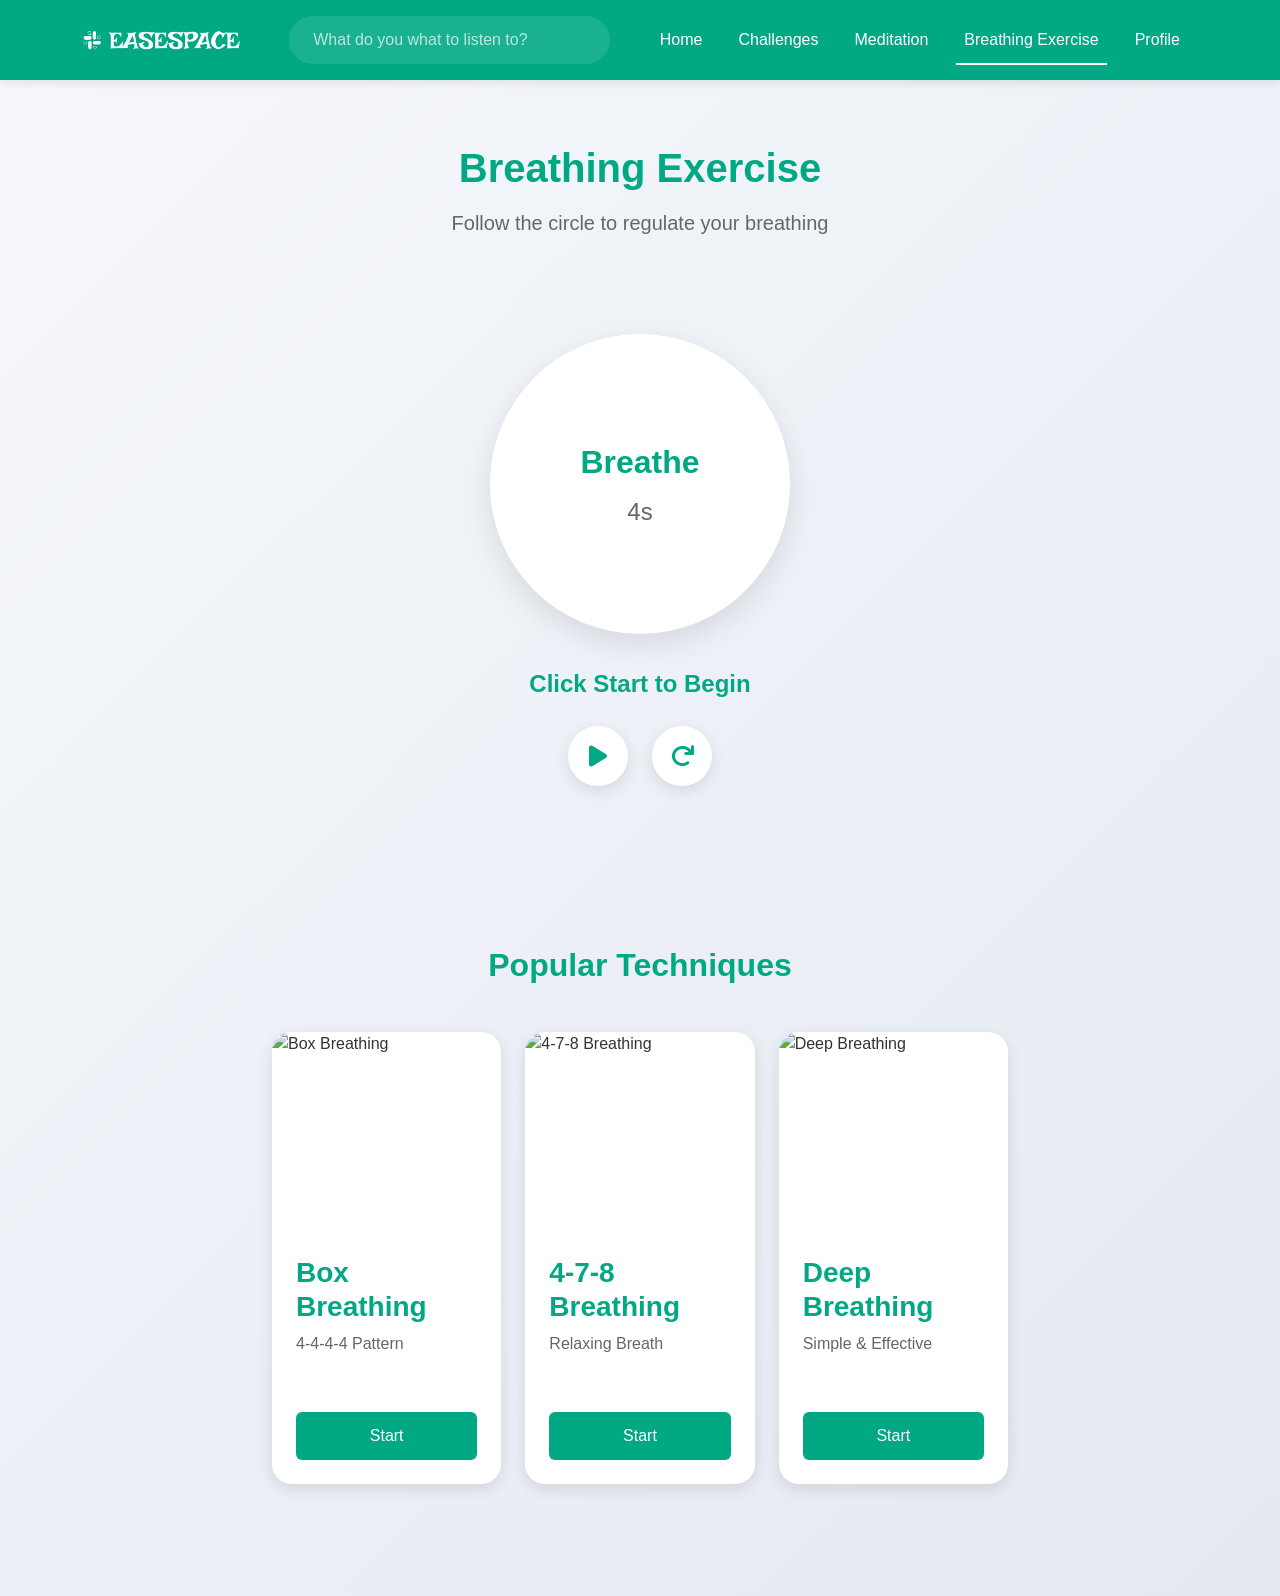
==== breathing.html @ 70c4209f "calmlike" ====
<!DOCTYPE html>
<html lang="en">
<head>
    <meta charset="UTF-8">
    <meta name="viewport" content="width=device-width, initial-scale=1.0">
    <title>Breathing Exercise - Calm</title>
    <link href="https://cdn.jsdelivr.net/npm/bootstrap@5.3.2/dist/css/bootstrap.min.css" rel="stylesheet">
    <link href="https://cdnjs.cloudflare.com/ajax/libs/font-awesome/6.0.0/css/all.min.css" rel="stylesheet">
    <link href="styles.css" rel="stylesheet">
    <link href="breathing.css" rel="stylesheet">
</head>
<body>
    <!-- Navbar -->
    <!-- <nav class="navbar navbar-expand-lg">
        <div class="container">
            <a class="navbar-brand" href="index.html">
                <img src="https://i.imgur.com/5vIKxfR.png" alt="Calm Logo">
                Calm
            </a>
            <button class="navbar-toggler" type="button" data-bs-toggle="collapse" data-bs-target="#navbarNav">
                <span class="navbar-toggler-icon"></span>
            </button>
            <div class="collapse navbar-collapse" id="navbarNav">
                <div class="search-container mx-auto">
                    <input type="text" placeholder="Search..." class="form-control">
                </div>
                <ul class="navbar-nav ms-auto">
                    <li class="nav-item">
                        <a class="nav-link" href="index.html">Home</a>
                    </li>
                    <li class="nav-item">
                        <a class="nav-link" href="meditation.html">Meditation</a>
                    </li>
                    <li class="nav-item">
                        <a class="nav-link active" href="breathing.html">Breathing Exercise</a>
                    </li>
                    <li class="nav-item">
                        <a class="nav-link" href="challenges.html">Challenges</a>
                    </li>
                    <li class="nav-item">
                        <a class="nav-link" href="profile.html">Profile</a>
                    </li>
                </ul>
            </div>
        </div>
    </nav> -->

    <nav class="navbar navbar-expand-lg">
        <div class="container">
          <a class="navbar-brand" href="index.html">
            <img src="img/logo.png" alt="EASESPACE" id="img-logo" />
          </a>
          <div class="search-container">
            <input type="search" class="form-control" placeholder="What do you what to listen to?"/>
          </div>
          <div class="navbar-nav ms-auto">
            <a class="nav-link" href="index.html">Home</a>
            <a class="nav-link" href="challenges.html">Challenges</a>
            <a class="nav-link" href="meditation.html">Meditation</a>
            <a class="nav-link active" href="breathing.html">Breathing Exercise</a>
            <a class="nav-link" href="profile.html">Profile</a>
          </div>
        </div>
      </nav>

    <!-- Breathing Exercise Section -->
    <section class="breathing-exercise">
        <div class="container">
            <div class="row">
                <div class="col-lg-8 mx-auto text-center">
                    <h1>Breathing Exercise</h1>
                    <p class="lead">Follow the circle to regulate your breathing</p>
                </div>
            </div>
            
            <div class="row mt-5">
                <div class="col-lg-6 mx-auto">
                    <div class="breathing-circle-container">
                        <div class="breathing-circle">
                            <div class="circle-text">Breathe</div>
                            <div class="timer">4s</div>
                        </div>
                        <div class="breathing-instruction">Inhale</div>
                    </div>
                    
                    <div class="breathing-controls mt-4">
                        <button class="control-btn" id="startBtn">
                            <i class="fas fa-play"></i>
                        </button>
                        <button class="control-btn" id="pauseBtn">
                            <i class="fas fa-pause"></i>
                        </button>
                        <button class="control-btn" id="resetBtn">
                            <i class="fas fa-redo"></i>
                        </button>
                    </div>
                </div>
            </div>

            <div class="row mt-5">
                <div class="col-lg-8 mx-auto">
                    <div class="breathing-techniques">
                        <h2>Popular Techniques</h2>
                        <div class="row">
                            <div class="col-md-4">
                                <div class="technique-card">
                                    <img src="https://images.unsplash.com/photo-1506126613408-eca07ce68773?q=80&w=2070" alt="Box Breathing">
                                    <h3>Box Breathing</h3>
                                    <p>4-4-4-4 Pattern</p>
                                    <button class="btn btn-primary">Start</button>
                                </div>
                            </div>
                            <div class="col-md-4">
                                <div class="technique-card">
                                    <img src="https://images.unsplash.com/photo-1528319725582-ddc096101511?q=80&w=2070" alt="4-7-8 Breathing">
                                    <h3>4-7-8 Breathing</h3>
                                    <p>Relaxing Breath</p>
                                    <button class="btn btn-primary">Start</button>
                                </div>
                            </div>
                            <div class="col-md-4">
                                <div class="technique-card">
                                    <img src="https://images.unsplash.com/photo-1591228127791-8e2eaef098d3?q=80&w=2070" alt="Deep Breathing">
                                    <h3>Deep Breathing</h3>
                                    <p>Simple & Effective</p>
                                    <button class="btn btn-primary">Start</button>
                                </div>
                            </div>
                        </div>
                    </div>
                </div>
            </div>
        </div>
    </section>

    <script src="https://cdn.jsdelivr.net/npm/bootstrap@5.3.2/dist/js/bootstrap.bundle.min.js"></script>
    <script src="breathing.js"></script>
</body>
</html>
---- styles.css ----
/* Root Variables */
:root {
    --primary-color: #00A884;
    --text-color: #333;
    --bg-light: #F5F7FA;
    --transition-smooth: all 0.3s cubic-bezier(0.4, 0, 0.2, 1);
}

/* Global Animations */
@keyframes fadeInUp {
    from {
        opacity: 0;
        transform: translateY(20px);
    }
    to {
        opacity: 1;
        transform: translateY(0);
    }
}

@keyframes float {
    0%, 100% {
        transform: translateY(0);
    }
    50% {
        transform: translateY(-20px);
    }
}

@keyframes pulse {
    0% {
        transform: scale(1);
        box-shadow: 0 2px 10px rgba(0,0,0,0.1);
    }
    50% {
        transform: scale(1.05);
        box-shadow: 0 5px 20px rgba(0,0,0,0.15);
    }
    100% {
        transform: scale(1);
        box-shadow: 0 2px 10px rgba(0,0,0,0.1);
    }
}

body {
    font-family: Arial, sans-serif;
    color: var(--text-color);
    overflow-x: hidden;
}

/* Enhanced Navbar Styles */
.navbar {
    background-color: var(--primary-color);
    padding: 1rem 0;
    position: sticky;
    top: 0;
    z-index: 1000;
    box-shadow: 0 2px 10px rgba(0,0,0,0.1);
    transition: var(--transition-smooth);
}

.navbar.scrolled {
    padding: 0.5rem 0;
    background-color: rgba(0, 168, 132, 0.95);
    backdrop-filter: blur(10px);
}

.navbar-brand {
    color: white;
    font-weight: bold;
    display: flex;
    align-items: center;
    gap: 10px;
    transition: var(--transition-smooth);
}

.navbar-brand:hover {
    transform: scale(1.05);
}

.navbar-brand img {
    height: 30px;
    transition: var(--transition-smooth);
}

.nav-link {
    color: white !important;
    margin: 0 10px;
    position: relative;
    transition: var(--transition-smooth);
}

.nav-link::after {
    content: '';
    position: absolute;
    bottom: -5px;
    left: 0;
    width: 0;
    height: 2px;
    background: white;
    transition: var(--transition-smooth);
}

.nav-link:hover::after,
.nav-link.active::after {
    width: 100%;
}

.search-container {
    flex-grow: 1;
    max-width: 500px;
    margin: 0 2rem;
    position: relative;
}

.search-container input {
    border-radius: 25px;
    padding: 0.75rem 1.5rem;
    border: none;
    width: 100%;
    background: rgba(255, 255, 255, 0.1);
    color: white;
    transition: var(--transition-smooth);
}

.search-container input::placeholder {
    color: rgba(255, 255, 255, 0.7);
}

.search-container input:focus {
    background: rgba(255, 255, 255, 0.2);
    box-shadow: 0 0 15px rgba(0,0,0,0.1);
}

/* Enhanced Hero Section */
.hero {
    background-image: url('https://images.unsplash.com/photo-1499209974431-9dddcece7f88?q=80&w=2070');
    background-size: cover;
    background-position: center;
    background-attachment: fixed;
    height: 100vh;
    position: relative;
    display: flex;
    align-items: center;
    color: white;
    overflow: hidden;
}

.hero-overlay {
    position: absolute;
    top: 0;
    left: 0;
    right: 0;
    bottom: 0;
    background: linear-gradient(135deg, rgba(0,168,132,0.8) 0%, rgba(0,77,61,0.4) 100%);
    z-index: 1;
}

.hero .container {
    position: relative;
    z-index: 2;
}

.hero h1 {
    font-size: 4rem;
    font-weight: bold;
    margin-bottom: 1.5rem;
    animation: fadeInUp 1s ease;
}

.hero p {
    font-size: 1.25rem;
    margin-bottom: 2rem;
    opacity: 0.9;
    animation: fadeInUp 1s ease 0.2s;
    animation-fill-mode: forwards;
}

.hero .btn-primary {
    padding: 1rem 2.5rem;
    font-size: 1.1rem;
    border-radius: 50px;
    background: white;
    color: var(--primary-color);
    border: none;
    box-shadow: 0 4px 15px rgba(0,0,0,0.2);
    transition: all 0.3s ease;
    animation: fadeInUp 1s ease 0.4s;
    animation-fill-mode: forwards;
}

.hero .btn-primary:hover {
    transform: translateY(-5px);
    box-shadow: 0 8px 25px rgba(0,0,0,0.3);
}

/* Enhanced Chat Message */
.chat-message {
    background: white;
    border-radius: 20px;
    padding: 1.5rem;
    display: flex;
    align-items: start;
    gap: 1.5rem;
    box-shadow: 0 5px 20px rgba(0,0,0,0.1);
    margin: 2rem auto;
    max-width: 800px;
    transform: translateY(20px);
    opacity: 0;
    animation: fadeInUp 1s ease 0.5s forwards;
}

.chat-avatar {
    width: 50px;
    height: 50px;
    border-radius: 50%;
    border: 3px solid var(--primary-color);
    transition: var(--transition-smooth);
}

.chat-message:hover .chat-avatar {
    transform: scale(1.1) rotate(10deg);
}

/* Enhanced Challenges Section */
.challenges {
    padding: 6rem 0;
    background: var(--bg-light);
    position: relative;
    overflow: hidden;
}

.challenges::before {
    content: '';
    position: absolute;
    top: 0;
    left: 0;
    right: 0;
    height: 100px;
    background: linear-gradient(to bottom, white, transparent);
}

.challenges h2 {
    color: var(--primary-color);
    margin-bottom: 3rem;
    text-align: center;
    font-weight: bold;
    animation: fadeInUp 1s ease;
}

.challenge-card {
    background: white;
    border-radius: 20px;
    overflow: hidden;
    margin-top: 1rem;
    box-shadow: 0 5px 20px rgba(0,0,0,0.1);
    transition: var(--transition-smooth);
    transform: translateY(20px);
    opacity: 0;
    animation: fadeInUp 1s ease forwards;
}

.challenge-card:hover {
    transform: translateY(-10px) scale(1.02);
    box-shadow: 0 10px 30px rgba(0,0,0,0.15);
}

.challenge-card img {
    width: 100%;
    height: 250px;
    object-fit: cover;
    transition: var(--transition-smooth);
}

.challenge-card:hover img {
    transform: scale(1.1);
}

.challenge-card h4 {
    color: var(--primary-color);
    padding: 1.5rem 1.5rem 0.5rem;
    margin: 0;
    font-weight: bold;
}

.challenge-card p {
    padding: 0 1.5rem 1.5rem;
    color: #666;
    margin: 0;
}

/* Enhanced Meditation Section */
.meditation {
    padding: 6rem 0;
    background: var(--bg-light);
}

.meditation h2 {
    text-align: center;
    color: var(--primary-color);
    font-weight: bold;
    margin-bottom: 3rem;
    animation: fadeInUp 1s ease;
}

.meditation-card {
    background: white;
    border-radius: 20px;
    overflow: hidden;
    box-shadow: 0 5px 15px rgba(0,0,0,0.1);
    transition: all 0.3s ease;
    margin-bottom: 2rem;
    height: 100%;
}

.meditation-card:hover {
    transform: translateY(-10px);
    box-shadow: 0 15px 30px rgba(0,0,0,0.2);
}

.meditation-card img {
    width: 100%;
    height: 200px;
    object-fit: cover;
    transition: all 0.3s ease;
}

.meditation-card:hover img {
    transform: scale(1.1);
}

.meditation-content {
    padding: 1.5rem;
}

.meditation-content .duration {
    display: inline-block;
    background: var(--primary-color);
    color: white;
    padding: 0.25rem 1rem;
    border-radius: 20px;
    font-size: 0.9rem;
    margin-bottom: 1rem;
}

.meditation-content h4 {
    color: var(--primary-color);
    font-weight: bold;
    margin-bottom: 0.5rem;
}

.meditation-content p {
    color: #666;
    margin-bottom: 0;
}

.meditation-footer {
    padding: 1rem 1.5rem;
    border-top: 1px solid #eee;
    display: flex;
    justify-content: space-between;
    align-items: center;
}

.play-btn {
    width: 40px;
    height: 40px;
    border-radius: 50%;
    background: var(--primary-color);
    color: white;
    border: none;
    display: flex;
    align-items: center;
    justify-content: center;
    cursor: pointer;
    transition: all 0.3s ease;
}

.play-btn:hover {
    transform: scale(1.1);
    background: #008c6e;
}

.category {
    color: #666;
    font-size: 0.9rem;
}

.slider-controls {
    display: flex;
    justify-content: center;
    gap: 1rem;
    margin-top: 2rem;
}

.slider-controls button {
    background: var(--primary-color);
    color: white;
    border: none;
    width: 50px;
    height: 50px;
    border-radius: 50%;
    cursor: pointer;
    transition: var(--transition-smooth);
    position: relative;
    overflow: hidden;
}

.slider-controls button:hover {
    transform: scale(1.1);
    background-color: #008c6e;
}

.slider-controls button::before {
    content: '';
    position: absolute;
    top: 50%;
    left: 50%;
    width: 0;
    height: 0;
    background: rgba(255,255,255,0.3);
    border-radius: 50%;
    transform: translate(-50%, -50%);
    transition: width 0.3s ease, height 0.3s ease;
}

.slider-controls button:active::before {
    width: 100px;
    height: 100px;
}

@keyframes gradientShift {
    0%, 100% {
        background-position: 0% 50%;
    }
    50% {
        background-position: 100% 50%;
    }
}

/* Responsive Design */
@media (max-width: 991px) {
    .navbar-nav {
        background: var(--primary-color);
        padding: 1rem;
        border-radius: 10px;
        margin-top: 1rem;
    }

    .search-container {
        width: 100%;
        margin: 1rem 0;
    }

    .navbar-toggler {
        border: none;
        color: white;
    }

    .navbar-toggler:focus {
        box-shadow: none;
    }
}

@media (max-width: 768px) {
    .navbar-nav {
        margin-top: 1rem;
    }
    
    .search-container {
        margin: 1rem 0;
        max-width: 100%;
    }
    
    .hero {
        padding: 4rem 0;
        text-align: center;
    }

    .hero h1 {
        font-size: 2rem;
    }

    .chat-message {
        margin: 1rem;
    }

    .challenges {
        padding: 2rem 0;
    }

    .challenge-card {
        margin: 1rem 0;
    }

    .challenge-card img {
        height: 150px;
    }

    .meditation {
        padding: 2rem 0;
    }

    .meditation-slider .row {
        padding: 0.5rem;
    }

    .meditation-card {
        margin: 0.5rem;
    }
}

@media (max-width: 576px) {
    .container {
        padding: 0 1rem;
    }

    .hero h1 {
        font-size: 1.8rem;
    }

    .chat-message {
        flex-direction: column;
        align-items: center;
        text-align: center;
    }

    .chat-avatar {
        margin-bottom: 1rem;
    }

    .meditation-card img {
        height: 120px;
    }
}
---- breathing.css ----
.breathing-hero {
    background-image: linear-gradient(rgba(0, 0, 0, 0.5), rgba(0, 0, 0, 0.5)), url('https://images.unsplash.com/photo-1506126613408-eca07ce68773?q=80&w=2102');
    background-size: cover;
    background-position: center;
    padding: 100px 0;
    color: white;
    position: relative;
}

.breathing-exercise {
    min-height: calc(100vh - 76px);
    background: linear-gradient(135deg, #f5f7fa 0%, #e4e9f2 100%);
    padding: 4rem 0;
}

.breathing-exercise h1 {
    color: var(--primary-color);
    font-weight: bold;
    margin-bottom: 1rem;
    animation: fadeInUp 1s ease;
}

.breathing-exercise .lead {
    color: #666;
    animation: fadeInUp 1s ease 0.2s;
    opacity: 0;
    animation-fill-mode: forwards;
}

.breathing-circle-container {
    display: flex;
    flex-direction: column;
    align-items: center;
    margin-top: 2rem;
}

.breathing-circle {
    width: 300px;
    height: 300px;
    border-radius: 50%;
    background: white;
    display: flex;
    flex-direction: column;
    align-items: center;
    justify-content: center;
    box-shadow: 0 10px 30px rgba(0,0,0,0.1);
    position: relative;
    transition: transform 4s cubic-bezier(0.4, 0, 0.2, 1);
}

.breathing-circle.inhale {
    transform: scale(1.2);
    animation: glow 4s infinite;
}

.breathing-circle.exhale {
    transform: scale(1);
}

.circle-text {
    font-size: 2rem;
    color: var(--primary-color);
    margin-bottom: 0.5rem;
    font-weight: bold;
}

.timer {
    font-size: 1.5rem;
    color: #666;
}

.breathing-instruction {
    margin-top: 2rem;
    font-size: 1.5rem;
    color: var(--primary-color);
    font-weight: bold;
    opacity: 0;
    transform: translateY(20px);
    animation: fadeInUp 1s ease forwards;
}

.breathing-controls {
    display: flex;
    justify-content: center;
    gap: 1.5rem;
    margin-top: 2rem;
}

.control-btn {
    width: 60px;
    height: 60px;
    border-radius: 50%;
    border: none;
    background: white;
    color: var(--primary-color);
    font-size: 1.5rem;
    cursor: pointer;
    transition: all 0.3s ease;
    box-shadow: 0 5px 15px rgba(0,0,0,0.1);
    display: flex;
    align-items: center;
    justify-content: center;
}

.control-btn:hover {
    transform: translateY(-5px);
    box-shadow: 0 8px 20px rgba(0,0,0,0.15);
    background: var(--primary-color);
    color: white;
}

.breathing-techniques {
    margin-top: 4rem;
    padding: 3rem 0;
}

.breathing-techniques h2 {
    text-align: center;
    color: var(--primary-color);
    margin-bottom: 3rem;
    font-weight: bold;
}

.technique-card {
    background: white;
    border-radius: 20px;
    overflow: hidden;
    box-shadow: 0 5px 15px rgba(0,0,0,0.1);
    transition: all 0.3s ease;
    height: 100%;
    display: flex;
    flex-direction: column;
    margin-bottom: 2rem;
}

.technique-card:hover {
    transform: translateY(-10px);
    box-shadow: 0 15px 30px rgba(0,0,0,0.2);
}

.technique-card img {
    width: 100%;
    height: 200px;
    object-fit: cover;
}

.technique-card h3 {
    color: var(--primary-color);
    font-weight: bold;
    margin: 1.5rem 1.5rem 0.5rem;
}

.technique-card p {
    color: #666;
    margin: 0 1.5rem 1.5rem;
    flex-grow: 1;
}

.technique-card .btn {
    margin: 0 1.5rem 1.5rem;
    background: var(--primary-color);
    border: none;
    padding: 0.75rem 2rem;
    transition: all 0.3s ease;
}

.technique-card .btn:hover {
    transform: translateY(-3px);
    box-shadow: 0 5px 15px rgba(0,0,0,0.2);
}

@keyframes glow {
    0%, 100% {
        box-shadow: 0 0 30px rgba(0,168,132,0.2);
    }
    50% {
        box-shadow: 0 0 50px rgba(0,168,132,0.4);
    }
}

@media (max-width: 768px) {
    .breathing-circle {
        width: 250px;
        height: 250px;
    }

    .breathing-controls {
        gap: 1rem;
    }

    .control-btn {
        width: 50px;
        height: 50px;
        font-size: 1.2rem;
    }
}
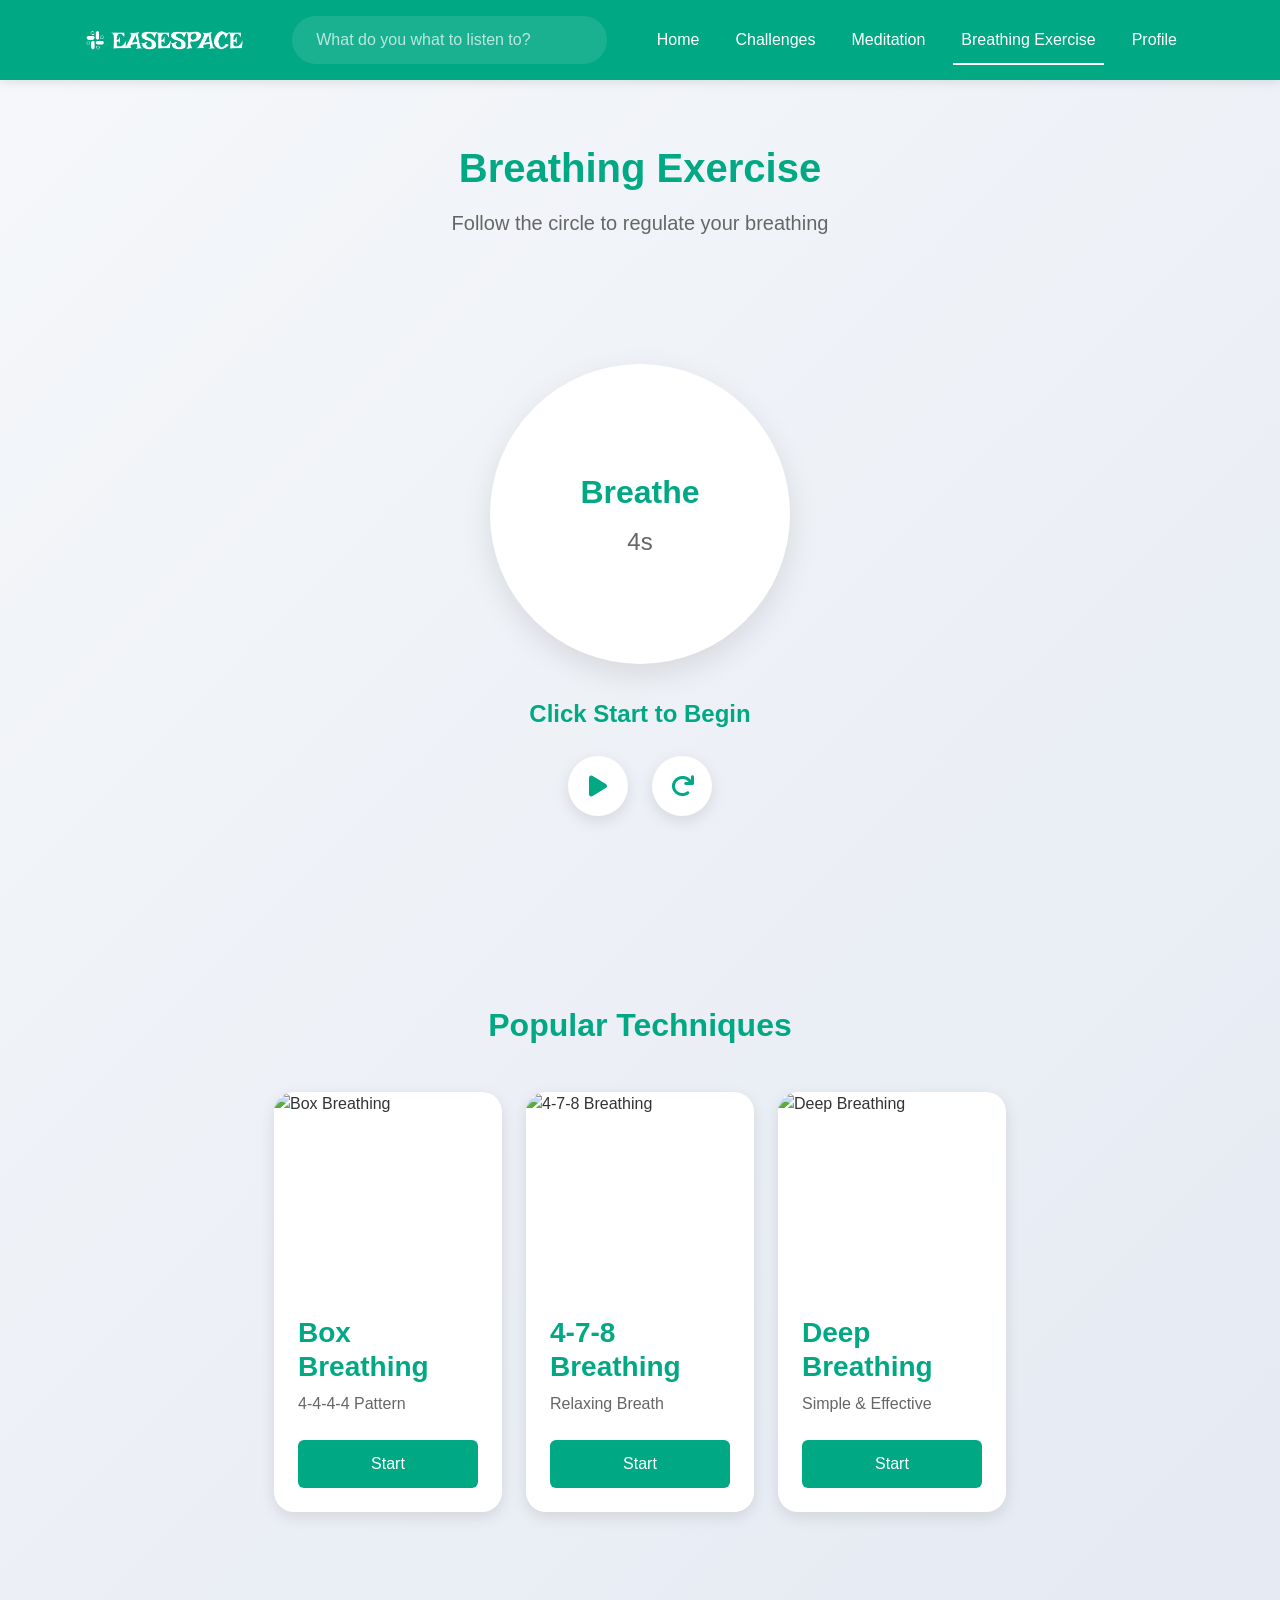
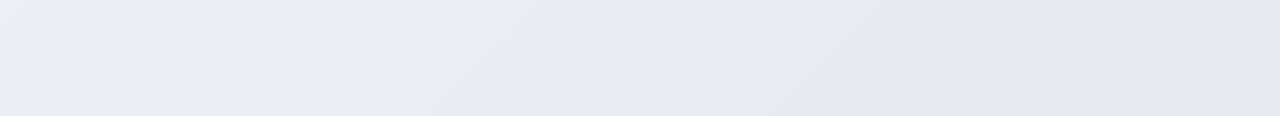
==== commit 00325ada: "fixed mobile cards" ====
--- a/breathing.html
+++ b/breathing.html
@@ -8,60 +8,36 @@
     <link href="https://cdnjs.cloudflare.com/ajax/libs/font-awesome/6.0.0/css/all.min.css" rel="stylesheet">
     <link href="styles.css" rel="stylesheet">
     <link href="breathing.css" rel="stylesheet">
+    <link rel="shortcut icon" href="img/logooo.png" type="image/x-icon">
 </head>
 <body>
     <!-- Navbar -->
-    <!-- <nav class="navbar navbar-expand-lg">
-        <div class="container">
-            <a class="navbar-brand" href="index.html">
-                <img src="https://i.imgur.com/5vIKxfR.png" alt="Calm Logo">
-                Calm
-            </a>
-            <button class="navbar-toggler" type="button" data-bs-toggle="collapse" data-bs-target="#navbarNav">
-                <span class="navbar-toggler-icon"></span>
-            </button>
-            <div class="collapse navbar-collapse" id="navbarNav">
-                <div class="search-container mx-auto">
-                    <input type="text" placeholder="Search..." class="form-control">
-                </div>
-                <ul class="navbar-nav ms-auto">
-                    <li class="nav-item">
-                        <a class="nav-link" href="index.html">Home</a>
-                    </li>
-                    <li class="nav-item">
-                        <a class="nav-link" href="meditation.html">Meditation</a>
-                    </li>
-                    <li class="nav-item">
-                        <a class="nav-link active" href="breathing.html">Breathing Exercise</a>
-                    </li>
-                    <li class="nav-item">
-                        <a class="nav-link" href="challenges.html">Challenges</a>
-                    </li>
-                    <li class="nav-item">
-                        <a class="nav-link" href="profile.html">Profile</a>
-                    </li>
-                </ul>
-            </div>
-        </div>
-    </nav> -->
-
     <nav class="navbar navbar-expand-lg">
         <div class="container">
           <a class="navbar-brand" href="index.html">
             <img src="img/logo.png" alt="EASESPACE" id="img-logo" />
           </a>
-          <div class="search-container">
-            <input type="search" class="form-control" placeholder="What do you what to listen to?"/>
-          </div>
-          <div class="navbar-nav ms-auto">
-            <a class="nav-link" href="index.html">Home</a>
-            <a class="nav-link" href="challenges.html">Challenges</a>
-            <a class="nav-link" href="meditation.html">Meditation</a>
-            <a class="nav-link active" href="breathing.html">Breathing Exercise</a>
-            <a class="nav-link" href="profile.html">Profile</a>
+          <button class="navbar-toggler" type="button" data-bs-toggle="collapse" data-bs-target="#navbarContent">
+            <span class="navbar-toggler-icon"></span>
+          </button>
+          <div class="collapse navbar-collapse" id="navbarContent">
+            <div class="search-container">
+              <input
+                type="search"
+                class="form-control"
+                placeholder="What do you what to listen to?"
+              />
+            </div>
+            <div class="navbar-nav ms-auto">
+              <a class="nav-link" href="index.html">Home</a>
+              <a class="nav-link" href="challenges.html">Challenges</a>
+              <a class="nav-link" href="meditation.html">Meditation</a>
+              <a class="nav-link active" href="breathing.html">Breathing Exercise</a>
+              <a class="nav-link" href="profile.html">Profile</a>
+            </div>
           </div>
         </div>
-      </nav>
+    </nav>
 
     <!-- Breathing Exercise Section -->
     <section class="breathing-exercise">
--- a/styles.css
+++ b/styles.css
@@ -130,6 +130,123 @@
 .search-container input:focus {
     background: rgba(255, 255, 255, 0.2);
     box-shadow: 0 0 15px rgba(0,0,0,0.1);
+}
+
+/* Mobile Navigation */
+.navbar-toggler {
+    border: none;
+    padding: 0.25rem 0.75rem;
+    background: transparent;
+    cursor: pointer;
+    display: none;
+}
+
+.navbar-toggler:focus {
+    outline: none;
+    box-shadow: none;
+}
+
+.navbar-toggler-icon {
+    background-image: url("data:image/svg+xml,%3csvg xmlns='http://www.w3.org/2000/svg' viewBox='0 0 30 30'%3e%3cpath stroke='rgba%280, 0, 0, 0.75%29' stroke-linecap='round' stroke-miterlimit='10' stroke-width='2' d='M4 7h22M4 15h22M4 23h22'/%3e%3c/svg%3e");
+}
+
+@media (max-width: 991px) {
+    .navbar {
+        padding: 1rem;
+    }
+
+    .navbar-toggler {
+        display: block;
+    }
+
+    .navbar-collapse {
+        position: fixed;
+        top: 76px;
+        left: -100%;
+        width: 100%;
+        height: calc(100vh - 76px);
+        background: white;
+        transition: all 0.3s ease-in-out;
+        display: block !important;
+        padding: 1rem;
+        z-index: 1000;
+    }
+
+    .navbar-collapse.show {
+        left: 0;
+    }
+
+    .navbar-nav {
+        flex-direction: column;
+        align-items: center;
+        gap: 1rem;
+        padding-top: 1rem;
+    }
+
+    .search-container {
+        width: 100%;
+        margin: 1rem 0;
+    }
+
+    .navbar-nav .nav-link {
+        padding: 0.5rem 1rem;
+        width: 100%;
+        text-align: center;
+    }
+
+    /* Card Spacing for Mobile */
+    .row {
+        margin-left: -15px;
+        margin-right: -15px;
+    }
+
+    .col-md-4, .col-lg-4 {
+        padding: 15px;
+    }
+
+    .featured-card,
+    .meditation-card,
+    .session-card,
+    .challenge-card {
+        margin-bottom: 30px;
+    }
+}
+
+/* Additional Card Spacing */
+.featured-card,
+.meditation-card,
+.session-card,
+.challenge-card {
+    height: 100%;
+    margin-bottom: 30px;
+}
+
+.row > [class*='col-'] {
+    margin-bottom: 30px;
+}
+
+/* Container padding for better mobile spacing */
+.container {
+    padding-left: 15px;
+    padding-right: 15px;
+}
+
+@media (max-width: 576px) {
+    .container {
+        padding-left: 20px;
+        padding-right: 20px;
+    }
+
+    .row {
+        margin-left: -10px;
+        margin-right: -10px;
+    }
+
+    .col-md-4, .col-lg-4 {
+        padding-left: 10px;
+        padding-right: 10px;
+        margin-bottom: 20px;
+    }
 }
 
 /* Enhanced Hero Section */
@@ -248,45 +365,96 @@
     animation: fadeInUp 1s ease;
 }
 
+.challenge-section {
+    padding: 60px 0;
+}
+
 .challenge-card {
     background: white;
-    border-radius: 20px;
+    border-radius: 15px;
     overflow: hidden;
-    margin-top: 1rem;
-    box-shadow: 0 5px 20px rgba(0,0,0,0.1);
-    transition: var(--transition-smooth);
-    transform: translateY(20px);
-    opacity: 0;
-    animation: fadeInUp 1s ease forwards;
+    box-shadow: 0 4px 15px rgba(0, 0, 0, 0.1);
+    height: 100%;
+    display: flex;
+    flex-direction: column;
+    margin-bottom: 30px;
+    transition: transform 0.3s ease;
 }
 
 .challenge-card:hover {
-    transform: translateY(-10px) scale(1.02);
-    box-shadow: 0 10px 30px rgba(0,0,0,0.15);
+    transform: translateY(-5px);
 }
 
 .challenge-card img {
     width: 100%;
-    height: 250px;
+    height: 200px;
     object-fit: cover;
-    transition: var(--transition-smooth);
-}
-
-.challenge-card:hover img {
-    transform: scale(1.1);
-}
-
-.challenge-card h4 {
-    color: var(--primary-color);
-    padding: 1.5rem 1.5rem 0.5rem;
-    margin: 0;
-    font-weight: bold;
-}
-
-.challenge-card p {
-    padding: 0 1.5rem 1.5rem;
+}
+
+.challenge-content {
+    padding: 20px;
+    flex: 1;
+    display: flex;
+    flex-direction: column;
+}
+
+.challenge-content h3 {
+    margin-bottom: 10px;
+    color: var(--text-color);
+}
+
+.challenge-content p {
     color: #666;
-    margin: 0;
+    margin-bottom: 20px;
+    flex: 1;
+}
+
+.challenge-content .btn {
+    width: 100%;
+    padding: 0.75rem;
+    margin-top: auto;
+}
+
+@media (max-width: 768px) {
+    .challenge-section {
+        padding: 40px 0;
+    }
+
+    .challenge-section .row {
+        margin-left: -10px;
+        margin-right: -10px;
+    }
+
+    .challenge-section .col-md-4 {
+        padding-left: 10px;
+        padding-right: 10px;
+        margin-bottom: 20px;
+    }
+
+    .challenge-card {
+        margin-bottom: 20px;
+    }
+
+    .challenge-card img {
+        height: 180px;
+    }
+}
+
+/* Ensure all cards have proper spacing */
+.row > [class*='col-'] {
+    display: flex;
+    flex-direction: column;
+    margin-bottom: 30px;
+}
+
+@media (max-width: 576px) {
+    .row > [class*='col-'] {
+        margin-bottom: 20px;
+    }
+
+    .row > [class*='col-']:last-child {
+        margin-bottom: 0;
+    }
 }
 
 /* Enhanced Meditation Section */
